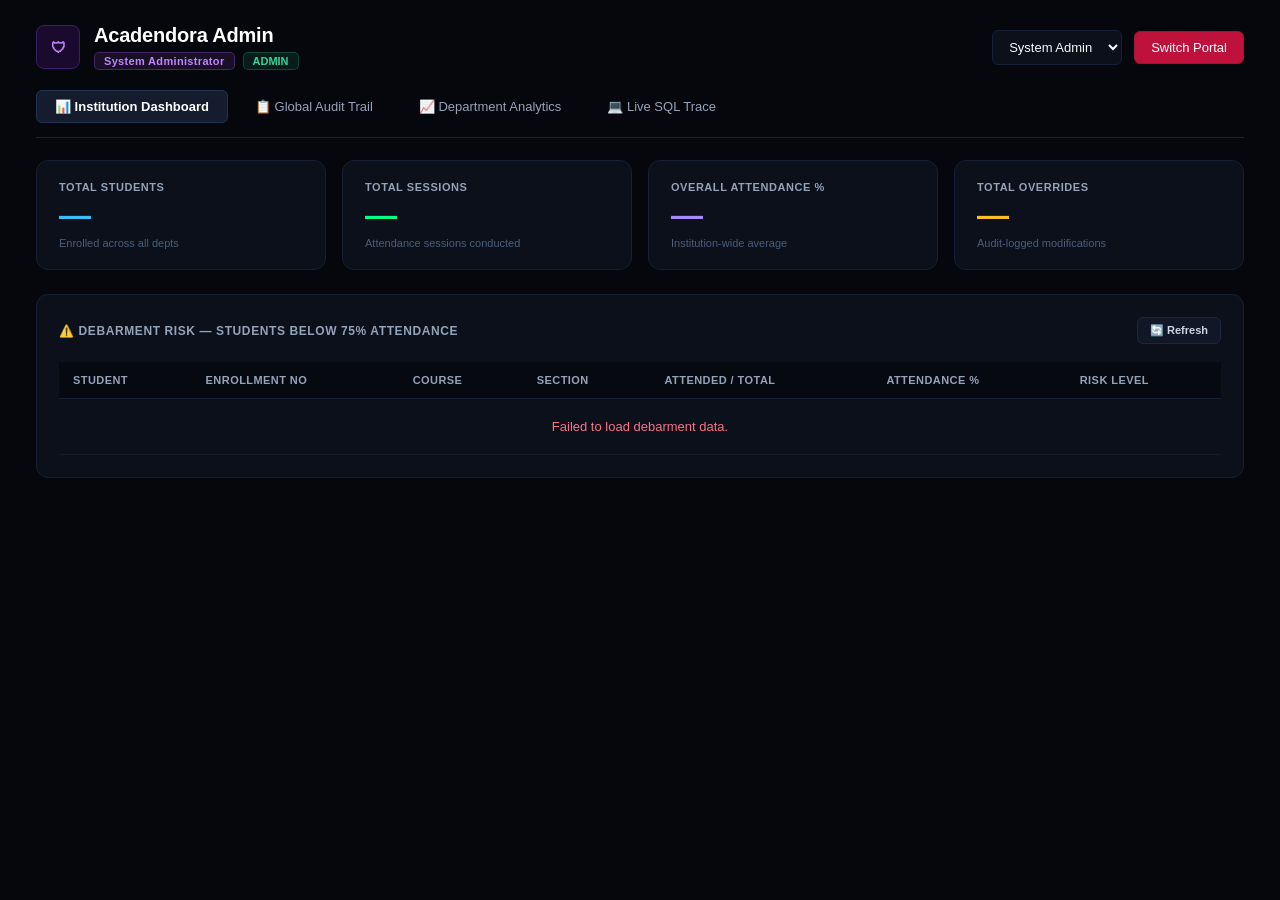
==== frontend/admin.html @ 2c37f77f "made admin portal" ====
<!DOCTYPE html>
<html lang="en">

<head>
    <meta charset="UTF-8">
    <meta name="viewport" content="width=device-width, initial-scale=1.0">
    <title>Acadendora | Admin Control Panel</title>
    <style>
        :root {
            --bg: #05070c;
            --card-bg: #0b101b;
            --card-border: #161f33;
            --card-hover: #131c30;
            --primary: #4f46e5;
            --success: #10b981;
            --success-bg: rgba(16, 185, 129, 0.12);
            --danger: #f43f5e;
            --danger-bg: rgba(244, 63, 94, 0.12);
            --warning: #f59e0b;
            --text: #f8fafc;
            --text-muted: #94a3b8;
            --track: #121929;
            --neon-green: #00ff88;
        }

        * {
            box-sizing: border-box;
        }

        body {
            background: var(--bg);
            color: var(--text);
            font-family: -apple-system, BlinkMacSystemFont, "Segoe UI", Roboto, "Inter", sans-serif;
            margin: 0;
            padding: 24px 36px;
            min-height: 100vh;
            -webkit-font-smoothing: antialiased;
        }

        .top-header {
            display: flex;
            justify-content: space-between;
            align-items: center;
            margin-bottom: 20px;
        }

        .user-profile {
            display: flex;
            align-items: center;
            gap: 14px;
        }

        .avatar {
            width: 44px;
            height: 44px;
            border-radius: 8px;
            background: #1a0a2e;
            border: 1px solid #3b1f6e;
            display: flex;
            align-items: center;
            justify-content: center;
            font-weight: 700;
            font-size: 15px;
            color: #c084fc;
        }

        .user-info h2 {
            margin: 0 0 5px 0;
            font-size: 20px;
            font-weight: 700;
            color: #fff;
            letter-spacing: -0.01em;
        }

        .meta-tags {
            display: flex;
            align-items: center;
            gap: 8px;
        }

        .chip-faculty {
            background: rgba(99, 102, 241, 0.12);
            color: #a5b4fc;
            border: 1px solid rgba(99, 102, 241, 0.28);
            padding: 2px 9px;
            border-radius: 5px;
            font-weight: 600;
            font-size: 11px;
        }

        .chip-admin {
            background: rgba(168, 85, 247, 0.12);
            color: #c084fc;
            border: 1px solid rgba(168, 85, 247, 0.30);
            padding: 2px 9px;
            border-radius: 5px;
            font-weight: 600;
            font-size: 11px;
            letter-spacing: 0.03em;
        }

        .chip-dept {
            background: rgba(16, 185, 129, 0.12);
            color: #34d399;
            border: 1px solid rgba(16, 185, 129, 0.28);
            padding: 2px 9px;
            border-radius: 5px;
            font-weight: 600;
            font-size: 11px;
            text-transform: uppercase;
        }

        .header-actions {
            display: flex;
            align-items: center;
            gap: 12px;
        }

        select.faculty-switch {
            background: #0b101b;
            border: 1px solid var(--card-border);
            color: #f8fafc;
            padding: 8px 12px;
            border-radius: 6px;
            font-size: 13px;
            outline: none;
            cursor: pointer;
        }

        .btn-portal {
            background: #be123c;
            border: 1px solid #9f1239;
            color: #fff;
            padding: 8px 16px;
            border-radius: 6px;
            font-size: 13px;
            font-weight: 500;
            cursor: pointer;
            text-decoration: none;
            transition: all 0.15s ease;
        }

        .btn-portal:hover {
            background: #9f1239;
        }

        /* TABS */
        .tab-nav {
            display: flex;
            gap: 8px;
            margin-bottom: 22px;
            padding-bottom: 14px;
            border-bottom: 1px solid var(--card-border);
        }

        .tab-btn {
            background: transparent;
            border: 1px solid transparent;
            color: var(--text-muted);
            padding: 8px 18px;
            border-radius: 6px;
            font-size: 13px;
            font-weight: 500;
            cursor: pointer;
            display: inline-flex;
            align-items: center;
            gap: 8px;
            transition: all 0.15s ease;
        }

        .tab-btn:hover {
            color: #fff;
            background: #101626;
        }

        .tab-btn.active {
            color: #fff;
            background: #141c2e;
            border-color: #243352;
            font-weight: 600;
        }

        .tab-pane {
            display: none;
        }

        .tab-pane.active {
            display: block;
        }

        /* CARDS */
        .card {
            background: var(--card-bg);
            border: 1px solid var(--card-border);
            border-radius: 12px;
            padding: 22px;
        }

        .card-title {
            font-size: 12px;
            font-weight: 600;
            letter-spacing: 0.05em;
            text-transform: uppercase;
            color: var(--text-muted);
            margin-bottom: 18px;
            display: flex;
            justify-content: space-between;
            align-items: center;
        }

        /* STAT CARDS */
        .stat-grid {
            display: grid;
            grid-template-columns: repeat(4, 1fr);
            gap: 16px;
            margin-bottom: 24px;
        }

        .stat-card {
            background: var(--card-bg);
            border: 1px solid var(--card-border);
            border-radius: 12px;
            padding: 20px 22px;
            display: flex;
            flex-direction: column;
            gap: 6px;
        }

        .stat-card .stat-label {
            font-size: 11px;
            font-weight: 600;
            text-transform: uppercase;
            letter-spacing: 0.05em;
            color: var(--text-muted);
        }

        .stat-card .stat-value {
            font-size: 32px;
            font-weight: 800;
            line-height: 1;
            letter-spacing: -0.02em;
        }

        .stat-card.students .stat-value {
            color: #38bdf8;
        }

        .stat-card.sessions .stat-value {
            color: var(--neon-green);
        }

        .stat-card.pct .stat-value {
            color: #a78bfa;
        }

        .stat-card.overrides .stat-value {
            color: #fbbf24;
        }

        .stat-card .stat-sub {
            font-size: 11px;
            color: #4b5e7a;
        }

        /* BUTTONS */
        .btn-quick {
            background: #111726;
            border: 1px solid #1c2740;
            color: #cbd5e1;
            padding: 6px 12px;
            border-radius: 6px;
            font-size: 11px;
            font-weight: 600;
            cursor: pointer;
            transition: all 0.15s ease;
        }

        .btn-quick:hover {
            background: #192338;
            color: #fff;
        }

        /* TABLES */
        .history-table {
            width: 100%;
            border-collapse: collapse;
            font-size: 13px;
            text-align: left;
        }

        .history-table th {
            background: #060910;
            color: var(--text-muted);
            padding: 12px 14px;
            font-size: 11px;
            text-transform: uppercase;
            letter-spacing: 0.04em;
            border-bottom: 1px solid var(--card-border);
        }

        .history-table td {
            padding: 12px 14px;
            border-bottom: 1px solid #141c2c;
            color: #e2e8f0;
        }

        .history-table tr:hover td {
            background: #090e18;
        }

        .history-table tr.row-critical td {
            background: rgba(244, 63, 94, 0.07);
        }

        .history-table tr.row-critical:hover td {
            background: rgba(244, 63, 94, 0.13);
        }

        /* RISK BADGES */
        .badge-critical {
            background: rgba(244, 63, 94, 0.15);
            color: #fb7185;
            border: 1px solid rgba(244, 63, 94, 0.35);
            padding: 2px 8px;
            border-radius: 5px;
            font-size: 11px;
            font-weight: 700;
            white-space: nowrap;
        }

        .badge-atrisk {
            background: rgba(245, 158, 11, 0.15);
            color: #fbbf24;
            border: 1px solid rgba(245, 158, 11, 0.35);
            padding: 2px 8px;
            border-radius: 5px;
            font-size: 11px;
            font-weight: 700;
            white-space: nowrap;
        }

        /* PCT BAR */
        .pct-bar-wrap {
            display: flex;
            align-items: center;
            gap: 8px;
        }

        .pct-bar-track {
            flex: 1;
            height: 6px;
            border-radius: 3px;
            background: #121929;
            overflow: hidden;
            min-width: 60px;
        }

        .pct-bar-fill {
            height: 100%;
            border-radius: 3px;
        }

        /* SQL CONSOLE */
        .sql-console {
            background: #060910;
            border: 1px solid #161f33;
            border-radius: 10px;
            padding: 20px;
            font-family: Consolas, Monaco, "Courier New", monospace;
            font-size: 13px;
            color: #38bdf8;
            line-height: 1.6;
        }

        .sql-block {
            background: #090d16;
            border: 1px solid #141c2c;
            border-radius: 8px;
            padding: 16px;
            margin-bottom: 16px;
        }

        .sql-block:last-child {
            margin-bottom: 0;
        }

        .sql-label {
            color: #f59e0b;
            font-weight: 600;
            font-size: 12px;
            margin-bottom: 8px;
            text-transform: uppercase;
            letter-spacing: 0.04em;
        }

        .kw {
            color: #c084fc;
        }

        .fn {
            color: #38bdf8;
        }

        .str {
            color: #86efac;
        }

        .num {
            color: #fbbf24;
        }

        .cmt {
            color: #334155;
            font-style: italic;
        }

        .status-change {
            display: inline-flex;
            align-items: center;
            gap: 5px;
        }
    </style>
</head>

<body>

    <!-- TOP HEADER -->
    <div class="top-header">
        <div class="user-profile">
            <div class="avatar">🛡</div>
            <div class="user-info">
                <h2>Acadendora Admin</h2>
                <div class="meta-tags">
                    <span class="chip-admin" id="role-label">System Administrator</span>
                    <span class="chip-dept">Admin</span>
                </div>
            </div>
        </div>
        <div class="header-actions">
            <select class="faculty-switch" id="admin-role-select" onchange="onRoleSwitch(this.value)">
                <option value="admin">System Admin</option>
                <option value="hod">HOD View</option>
                <option value="exam">Exam Cell</option>
            </select>
            <a href="index.html" class="btn-portal">Switch Portal</a>
        </div>
    </div>

    <!-- TAB NAV -->
    <div class="tab-nav">
        <button class="tab-btn active" onclick="switchTab('dashboard')">📊 Institution Dashboard</button>
        <button class="tab-btn" onclick="switchTab('audit')">📋 Global Audit Trail</button>
        <button class="tab-btn" onclick="switchTab('analytics')">📈 Department Analytics</button>
        <button class="tab-btn" onclick="switchTab('sql')">💻 Live SQL Trace</button>
    </div>

    <!-- TAB 1: INSTITUTION DASHBOARD -->
    <div id="tab-dashboard" class="tab-pane active">
        <div class="stat-grid">
            <div class="stat-card students">
                <div class="stat-label">Total Students</div>
                <div class="stat-value" id="stat-students">—</div>
                <div class="stat-sub">Enrolled across all depts</div>
            </div>
            <div class="stat-card sessions">
                <div class="stat-label">Total Sessions</div>
                <div class="stat-value" id="stat-sessions">—</div>
                <div class="stat-sub">Attendance sessions conducted</div>
            </div>
            <div class="stat-card pct">
                <div class="stat-label">Overall Attendance %</div>
                <div class="stat-value" id="stat-pct">—</div>
                <div class="stat-sub">Institution-wide average</div>
            </div>
            <div class="stat-card overrides">
                <div class="stat-label">Total Overrides</div>
                <div class="stat-value" id="stat-overrides">—</div>
                <div class="stat-sub">Audit-logged modifications</div>
            </div>
        </div>

        <div class="card">
            <div class="card-title">
                <span>⚠️ Debarment Risk — Students Below 75% Attendance</span>
                <button class="btn-quick" onclick="loadDebarred()">🔄 Refresh</button>
            </div>
            <div style="overflow-x: auto;">
                <table class="history-table">
                    <thead>
                        <tr>
                            <th>Student</th>
                            <th>Enrollment No</th>
                            <th>Course</th>
                            <th>Section</th>
                            <th>Attended / Total</th>
                            <th>Attendance %</th>
                            <th>Risk Level</th>
                        </tr>
                    </thead>
                    <tbody id="debarred-table-body">
                        <tr>
                            <td colspan="7" style="text-align:center;color:#64748b;padding:30px;">Loading debarment
                                data...</td>
                        </tr>
                    </tbody>
                </table>
            </div>
        </div>
    </div>

    <!-- TAB 2: GLOBAL AUDIT TRAIL -->
    <div id="tab-audit" class="tab-pane">
        <div class="card">
            <div class="card-title">
                <span>Global Attendance Override Audit Trail</span>
                <button class="btn-quick" onclick="loadAuditLogs()">🔄 Refresh</button>
            </div>
            <div style="overflow-x: auto;">
                <table class="history-table">
                    <thead>
                        <tr>
                            <th>Audit ID</th>
                            <th>Student</th>
                            <th>Session</th>
                            <th>Date</th>
                            <th>Course</th>
                            <th>Old → New</th>
                            <th>Authorized By</th>
                            <th>Timestamp</th>
                            <th>Reason</th>
                        </tr>
                    </thead>
                    <tbody id="audit-table-body">
                        <tr>
                            <td colspan="9" style="text-align:center;color:#64748b;padding:30px;">Loading audit trail...
                            </td>
                        </tr>
                    </tbody>
                </table>
            </div>
        </div>
    </div>

    <!-- TAB 3: DEPARTMENT ANALYTICS -->
    <div id="tab-analytics" class="tab-pane">
        <div class="card">
            <div class="card-title">
                <span>Department-wise Attendance Analytics</span>
                <button class="btn-quick" onclick="loadDeptAnalytics()">🔄 Refresh</button>
            </div>
            <div style="overflow-x: auto;">
                <table class="history-table">
                    <thead>
                        <tr>
                            <th>Department</th>
                            <th>Code</th>
                            <th>Students</th>
                            <th>Sessions</th>
                            <th>Present</th>
                            <th>Attendance %</th>
                        </tr>
                    </thead>
                    <tbody id="analytics-table-body">
                        <tr>
                            <td colspan="6" style="text-align:center;color:#64748b;padding:30px;">Loading department
                                analytics...</td>
                        </tr>
                    </tbody>
                </table>
            </div>
        </div>
    </div>

    <!-- TAB 4: LIVE SQL TRACE -->
    <div id="tab-sql" class="tab-pane">
        <div class="card">
            <div class="card-title">
                <span>Relational Query Execution Console</span>
                <span style="font-size:11px;text-transform:none;color:#38bdf8;">Admin Active Queries</span>
            </div>
            <div class="sql-console">

                <div class="sql-block">
                    <div class="sql-label">-- 1. Debarment Check (HAVING + Derived Table Subquery)</div>
                    <span class="kw">SELECT</span> s.Person_ID <span class="kw">AS</span> Student_ID, p.Full_Name,
                    s.Enrollment_No,<br>
                    &nbsp;&nbsp;&nbsp;&nbsp; c.Course_Code, c.Course_Name, sec.Section_Name,<br>
                    &nbsp;&nbsp;&nbsp;&nbsp; <span class="fn">COUNT</span>(a.Session_ID) <span class="kw">AS</span>
                    Total_Sessions,<br>
                    &nbsp;&nbsp;&nbsp;&nbsp; <span class="fn">SUM</span>(<span class="kw">CASE WHEN</span> a.Status
                    <span class="kw">IN</span> (<span class="str">'Present'</span>, <span class="str">'Late'</span>)
                    <span class="kw">THEN</span> <span class="num">1</span> <span class="kw">ELSE</span> <span
                        class="num">0</span> <span class="kw">END</span>) <span class="kw">AS</span> Present_Count,<br>
                    &nbsp;&nbsp;&nbsp;&nbsp; <span class="fn">ROUND</span>(<span class="num">100.0</span> * <span
                        class="fn">SUM</span>(<span class="kw">CASE WHEN</span> a.Status <span class="kw">IN</span>
                    (<span class="str">'Present'</span>, <span class="str">'Late'</span>) <span class="kw">THEN</span>
                    <span class="num">1</span> <span class="kw">ELSE</span> <span class="num">0</span> <span
                        class="kw">END</span>)<br>
                    &nbsp;&nbsp;&nbsp;&nbsp;&nbsp;&nbsp;&nbsp;&nbsp; / <span class="fn">NULLIF</span>(<span
                        class="fn">COUNT</span>(a.Session_ID), <span class="num">0</span>), <span class="num">2</span>)
                    <span class="kw">AS</span> Attendance_Pct<br>
                    <span class="kw">FROM</span> ENROLLMENT e<br>
                    <span class="kw">JOIN</span> STUDENT s <span class="kw">ON</span> e.Student_ID = s.Person_ID<br>
                    <span class="kw">JOIN</span> PERSON p <span class="kw">ON</span> s.Person_ID = p.Person_ID<br>
                    <span class="kw">JOIN</span> COURSE c <span class="kw">ON</span> e.Course_ID = c.Course_ID<br>
                    <span class="kw">JOIN</span> SECTION sec <span class="kw">ON</span> e.Section_ID =
                    sec.Section_ID<br>
                    <span class="kw">LEFT JOIN</span> (<br>
                    &nbsp;&nbsp;&nbsp;&nbsp;<span class="kw">SELECT</span> a2.Student_ID, a2.Session_ID, a2.Status,
                    t.Course_ID, t.Section_ID<br>
                    &nbsp;&nbsp;&nbsp;&nbsp;<span class="kw">FROM</span> ATTENDANCE a2<br>
                    &nbsp;&nbsp;&nbsp;&nbsp;<span class="kw">JOIN</span> ATTENDANCE_SESSION as2 <span
                        class="kw">ON</span> a2.Session_ID = as2.Session_ID<br>
                    &nbsp;&nbsp;&nbsp;&nbsp;<span class="kw">JOIN</span> TIMETABLE t <span class="kw">ON</span>
                    as2.Timetable_ID = t.Timetable_ID<br>
                    ) a <span class="kw">ON</span> a.Student_ID = e.Student_ID <span class="kw">AND</span> a.Course_ID =
                    e.Course_ID <span class="kw">AND</span> a.Section_ID = e.Section_ID<br>
                    <span class="kw">GROUP BY</span> s.Person_ID, p.Full_Name, s.Enrollment_No, c.Course_Code,
                    c.Course_Name, sec.Section_Name<br>
                    <span class="kw">HAVING</span> Attendance_Pct &lt; <span class="num">75</span> <span
                        class="kw">AND</span> Total_Sessions &gt; <span class="num">0</span><br>
                    <span class="kw">ORDER BY</span> Attendance_Pct <span class="kw">ASC</span>;
                </div>

                <div class="sql-block">
                    <div class="sql-label">-- 2. Global Audit Trail (Multi-Table JOIN, No Faculty Filter)</div>
                    <span class="kw">SELECT</span> aa.Audit_ID, p.Full_Name <span class="kw">AS</span> Student_Name,<br>
                    &nbsp;&nbsp;&nbsp;&nbsp; aa.Session_ID, <span class="fn">DATE_FORMAT</span>(ats.Session_Date, <span
                        class="str">'%Y-%m-%d'</span>) <span class="kw">AS</span> Session_Date,<br>
                    &nbsp;&nbsp;&nbsp;&nbsp; c.Course_Code, aa.Old_Status, aa.New_Status,<br>
                    &nbsp;&nbsp;&nbsp;&nbsp; aa.Changed_By, <span class="fn">CAST</span>(aa.Changed_At <span
                        class="kw">AS</span> CHAR) <span class="kw">AS</span> Changed_At, aa.Change_Reason<br>
                    <span class="kw">FROM</span> ATTENDANCE_AUDIT aa<br>
                    <span class="kw">JOIN</span> PERSON p <span class="kw">ON</span> aa.Student_ID = p.Person_ID<br>
                    <span class="kw">JOIN</span> ATTENDANCE_SESSION ats <span class="kw">ON</span> aa.Session_ID =
                    ats.Session_ID<br>
                    <span class="kw">JOIN</span> TIMETABLE t <span class="kw">ON</span> ats.Timetable_ID =
                    t.Timetable_ID<br>
                    <span class="kw">JOIN</span> COURSE c <span class="kw">ON</span> t.Course_ID = c.Course_ID<br>
                    <span class="kw">ORDER BY</span> aa.Audit_ID <span class="kw">DESC</span>;<br>
                    <span class="cmt">-- No WHERE clause → returns ALL overrides across ALL faculty</span>
                </div>

                <div class="sql-block">
                    <div class="sql-label">-- 3. Dept Analytics (GROUP BY + COALESCE + NULLIF)</div>
                    <span class="kw">SELECT</span> d.Dept_Name, d.Department_Code <span class="kw">AS</span>
                    Dept_Code,<br>
                    &nbsp;&nbsp;&nbsp;&nbsp; <span class="fn">COUNT</span>(<span class="kw">DISTINCT</span> s.Person_ID)
                    <span class="kw">AS</span> Total_Students,<br>
                    &nbsp;&nbsp;&nbsp;&nbsp; <span class="fn">COUNT</span>(<span class="kw">DISTINCT</span>
                    ats.Session_ID) <span class="kw">AS</span> Total_Sessions,<br>
                    &nbsp;&nbsp;&nbsp;&nbsp; <span class="fn">COALESCE</span>(<span class="fn">SUM</span>(<span
                        class="kw">CASE WHEN</span> a.Status <span class="kw">IN</span> (<span
                        class="str">'Present'</span>, <span class="str">'Late'</span>) <span class="kw">THEN</span>
                    <span class="num">1</span> <span class="kw">ELSE</span> <span class="num">0</span> <span
                        class="kw">END</span>), <span class="num">0</span>) <span class="kw">AS</span>
                    Present_Count,<br>
                    &nbsp;&nbsp;&nbsp;&nbsp; <span class="fn">ROUND</span>(<span class="num">100.0</span> * <span
                        class="fn">COALESCE</span>(<span class="fn">SUM</span>(<span class="kw">CASE WHEN</span>
                    a.Status <span class="kw">IN</span> (<span class="str">'Present'</span>,<span
                        class="str">'Late'</span>) <span class="kw">THEN</span> <span class="num">1</span> <span
                        class="kw">ELSE</span> <span class="num">0</span> <span class="kw">END</span>), <span
                        class="num">0</span>)<br>
                    &nbsp;&nbsp;&nbsp;&nbsp;&nbsp;&nbsp;&nbsp;&nbsp; / <span class="fn">NULLIF</span>(<span
                        class="fn">COUNT</span>(a.Session_ID), <span class="num">0</span>), <span class="num">2</span>)
                    <span class="kw">AS</span> Attendance_Pct<br>
                    <span class="kw">FROM</span> DEPARTMENT d<br>
                    <span class="kw">LEFT JOIN</span> SECTION sec <span class="kw">ON</span> sec.Dept_ID = d.Dept_ID<br>
                    <span class="kw">LEFT JOIN</span> STUDENT s <span class="kw">ON</span> s.Section_ID =
                    sec.Section_ID<br>
                    <span class="kw">LEFT JOIN</span> ENROLLMENT e <span class="kw">ON</span> e.Student_ID =
                    s.Person_ID<br>
                    <span class="kw">LEFT JOIN</span> TIMETABLE t <span class="kw">ON</span> t.Section_ID =
                    sec.Section_ID<br>
                    <span class="kw">LEFT JOIN</span> ATTENDANCE_SESSION ats <span class="kw">ON</span> ats.Timetable_ID
                    = t.Timetable_ID<br>
                    <span class="kw">LEFT JOIN</span> ATTENDANCE a <span class="kw">ON</span> a.Student_ID =
                    s.Person_ID<br>
                    &nbsp;&nbsp;&nbsp;&nbsp;&nbsp;&nbsp;&nbsp;&nbsp;&nbsp;&nbsp;&nbsp;&nbsp;&nbsp;&nbsp;&nbsp;&nbsp;&nbsp;&nbsp;&nbsp;&nbsp;&nbsp;&nbsp;&nbsp;&nbsp;&nbsp;&nbsp;&nbsp;&nbsp;
                    <span class="kw">AND</span> a.Session_ID = ats.Session_ID<br>
                    <span class="kw">GROUP BY</span> d.Dept_ID, d.Dept_Name, d.Department_Code<br>
                    <span class="kw">ORDER BY</span> d.Dept_Name;
                </div>

            </div>
        </div>
    </div>

    <script>
        const API = 'http://127.0.0.1:8000/api/admin';

        const ROLE_LABELS = { admin: 'System Administrator', hod: 'HOD View', exam: 'Exam Cell' };
        function onRoleSwitch(role) {
            document.getElementById('role-label').textContent = ROLE_LABELS[role] || 'System Administrator';
        }

        function switchTab(name) {
            document.querySelectorAll('.tab-btn').forEach((b, i) => {
                b.classList.toggle('active', ['dashboard', 'audit', 'analytics', 'sql'][i] === name);
            });
            document.querySelectorAll('.tab-pane').forEach(p => p.classList.remove('active'));
            document.getElementById('tab-' + name).classList.add('active');
            if (name === 'audit') loadAuditLogs();
            if (name === 'analytics') loadDeptAnalytics();
        }

        function formatPct(n) {
            const v = parseFloat(n) || 0;
            const color = v >= 75 ? '#34d399' : v >= 60 ? '#fbbf24' : '#fb7185';
            return `<span style="color:${color};font-weight:700;">${v.toFixed(1)}%</span>`;
        }

        function pctBar(n) {
            const v = Math.min(100, Math.max(0, parseFloat(n) || 0));
            const color = v >= 75 ? '#10b981' : v >= 60 ? '#f59e0b' : '#f43f5e';
            return `
            <div class="pct-bar-wrap">
                ${formatPct(v)}
                <div class="pct-bar-track">
                    <div class="pct-bar-fill" style="width:${v}%;background:${color};"></div>
                </div>
            </div>`;
        }

        async function loadStats() {
            try {
                const res = await fetch(`${API}/stats`);
                const data = await res.json();
                document.getElementById('stat-students').textContent = data.total_students ?? '—';
                document.getElementById('stat-sessions').textContent = data.total_sessions ?? '—';
                document.getElementById('stat-pct').textContent = (parseFloat(data.overall_attendance_pct) || 0).toFixed(1) + '%';
                document.getElementById('stat-overrides').textContent = data.total_overrides ?? '—';
            } catch (e) { console.error('Stats load failed:', e); }
        }

        async function loadDebarred() {
            const tbody = document.getElementById('debarred-table-body');
            tbody.innerHTML = '<tr><td colspan="7" style="text-align:center;color:#64748b;padding:20px;">Fetching debarment data...</td></tr>';
            try {
                const res = await fetch(`${API}/debarred`);
                const rows = await res.json();
                tbody.innerHTML = '';
                if (!rows || rows.length === 0) {
                    tbody.innerHTML = '<tr><td colspan="7" style="text-align:center;color:#34d399;padding:20px;">✅ No students below 75% — all clear!</td></tr>';
                    return;
                }
                rows.forEach(r => {
                    const pct = parseFloat(r.Attendance_Pct) || 0;
                    const isCrit = pct < 60;
                    const badge = isCrit
                        ? '<span class="badge-critical">🔴 CRITICAL</span>'
                        : '<span class="badge-atrisk">🟡 AT RISK</span>';
                    const tr = document.createElement('tr');
                    if (isCrit) tr.classList.add('row-critical');
                    tr.innerHTML = `
                    <td><strong>${r.Full_Name}</strong></td>
                    <td style="font-family:monospace;color:#94a3b8;">${r.Enrollment_No}</td>
                    <td><strong>${r.Course_Code}</strong> <span style="color:#64748b;">— ${r.Course_Name}</span></td>
                    <td><span class="chip-dept">${r.Section_Name}</span></td>
                    <td><strong style="color:#34d399;">${r.Present_Count}</strong> / <strong>${r.Total_Sessions}</strong></td>
                    <td>${formatPct(pct)}</td>
                    <td>${badge}</td>
                `;
                    tbody.appendChild(tr);
                });
            } catch (e) {
                tbody.innerHTML = '<tr><td colspan="7" style="text-align:center;color:#fb7185;padding:20px;">Failed to load debarment data.</td></tr>';
            }
        }

        async function loadAuditLogs() {
            const tbody = document.getElementById('audit-table-body');
            tbody.innerHTML = '<tr><td colspan="9" style="text-align:center;color:#64748b;padding:20px;">Fetching audit trail...</td></tr>';
            try {
                const res = await fetch(`${API}/audit-logs`);
                const logs = await res.json();
                tbody.innerHTML = '';
                if (!logs || logs.length === 0) {
                    tbody.innerHTML = '<tr><td colspan="9" style="text-align:center;color:#64748b;padding:20px;">No override records found.</td></tr>';
                    return;
                }
                logs.forEach(l => {
                    const tr = document.createElement('tr');
                    tr.innerHTML = `
                    <td style="font-family:monospace;color:#fbbf24;">#${l.Audit_ID}</td>
                    <td>${l.Student_Name}</td>
                    <td style="font-family:monospace;color:#38bdf8;">#${l.Session_ID}</td>
                    <td>${l.Session_Date}</td>
                    <td><strong>${l.Course_Code}</strong></td>
                    <td>
                        <span class="status-change">
                            <span style="color:#fb7185;">${l.Old_Status}</span>
                            <span style="color:#475569;">→</span>
                            <span style="color:#34d399;font-weight:700;">${l.New_Status}</span>
                        </span>
                    </td>
                    <td><span class="chip-faculty">${l.Changed_By}</span></td>
                    <td style="font-size:11px;color:#94a3b8;">${l.Changed_At}</td>
                    <td style="font-size:12px;color:#cbd5e1;">${l.Change_Reason || '—'}</td>
                `;
                    tbody.appendChild(tr);
                });
            } catch (e) {
                tbody.innerHTML = '<tr><td colspan="9" style="text-align:center;color:#fb7185;padding:20px;">Failed to load audit logs.</td></tr>';
            }
        }

        async function loadDeptAnalytics() {
            const tbody = document.getElementById('analytics-table-body');
            tbody.innerHTML = '<tr><td colspan="6" style="text-align:center;color:#64748b;padding:20px;">Fetching department analytics...</td></tr>';
            try {
                const res = await fetch(`${API}/dept-analytics`);
                const rows = await res.json();
                tbody.innerHTML = '';
                if (!rows || rows.length === 0) {
                    tbody.innerHTML = '<tr><td colspan="6" style="text-align:center;color:#64748b;padding:20px;">No department data found.</td></tr>';
                    return;
                }
                rows.forEach(r => {
                    const tr = document.createElement('tr');
                    tr.innerHTML = `
                    <td><strong>${r.Dept_Name}</strong></td>
                    <td style="font-family:monospace;color:#a5b4fc;">${r.Dept_Code}</td>
                    <td style="color:#38bdf8;font-weight:700;">${r.Total_Students}</td>
                    <td>${r.Total_Sessions}</td>
                    <td style="color:#34d399;font-weight:700;">${r.Present_Count}</td>
                    <td>${pctBar(r.Attendance_Pct)}</td>
                `;
                    tbody.appendChild(tr);
                });
            } catch (e) {
                tbody.innerHTML = '<tr><td colspan="6" style="text-align:center;color:#fb7185;padding:20px;">Failed to load analytics.</td></tr>';
            }
        }

        // Init
        loadStats();
        loadDebarred();
        loadDeptAnalytics();
    </script>
</body>

</html>
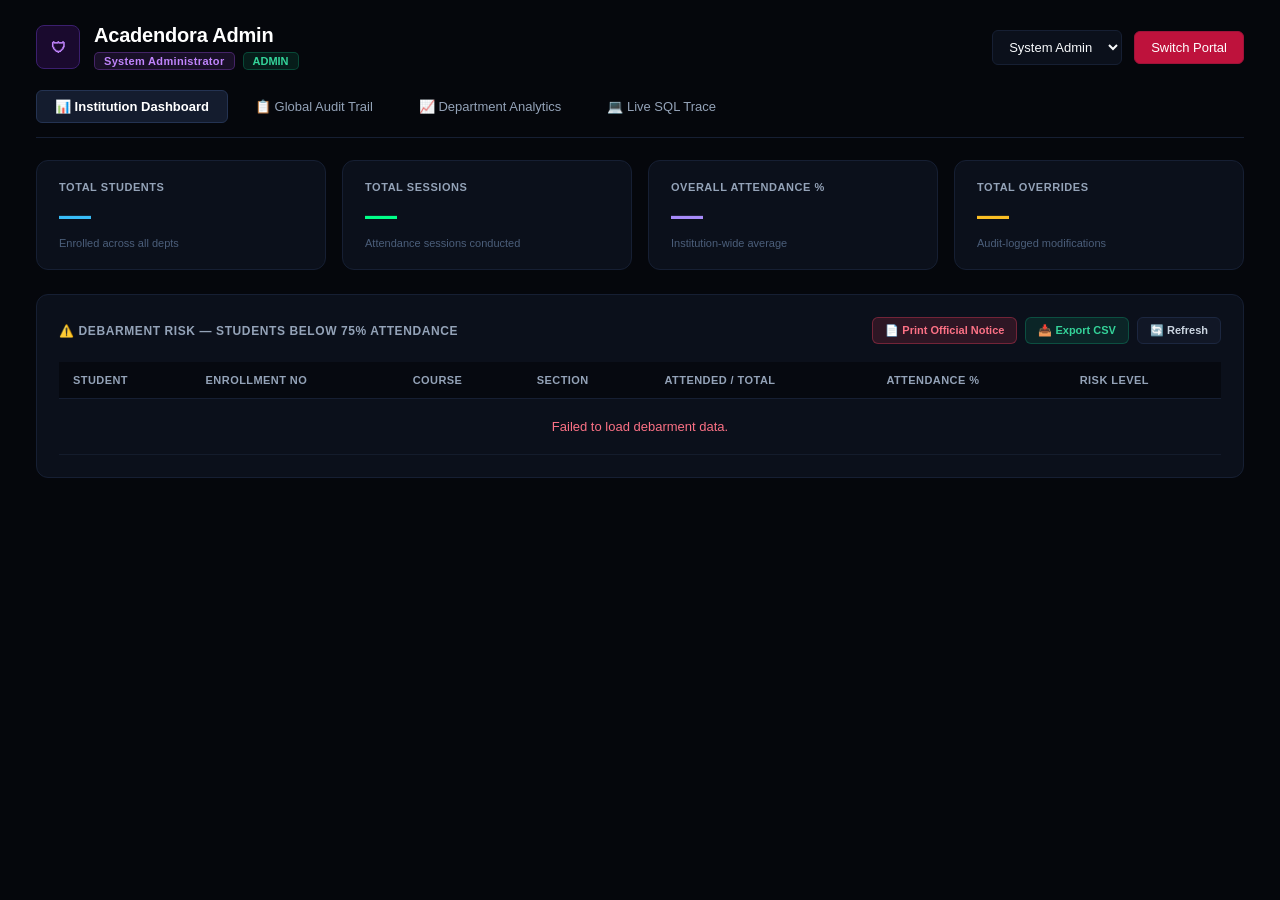
==== commit 87830aca: "added a official debarment notice format" ====
--- a/frontend/admin.html
+++ b/frontend/admin.html
@@ -78,16 +78,6 @@
             gap: 8px;
         }
 
-        .chip-faculty {
-            background: rgba(99, 102, 241, 0.12);
-            color: #a5b4fc;
-            border: 1px solid rgba(99, 102, 241, 0.28);
-            padding: 2px 9px;
-            border-radius: 5px;
-            font-weight: 600;
-            font-size: 11px;
-        }
-
         .chip-admin {
             background: rgba(168, 85, 247, 0.12);
             color: #c084fc;
@@ -378,6 +368,8 @@
             border-radius: 8px;
             padding: 16px;
             margin-bottom: 16px;
+            white-space: pre-wrap;
+            word-break: break-word;
         }
 
         .sql-block:last-child {
@@ -482,7 +474,17 @@
         <div class="card">
             <div class="card-title">
                 <span>⚠️ Debarment Risk — Students Below 75% Attendance</span>
-                <button class="btn-quick" onclick="loadDebarred()">🔄 Refresh</button>
+                <div style="display: flex; gap: 8px;">
+                    <button class="btn-quick" onclick="printDebarmentNotice()"
+                        style="background: rgba(244,63,94,0.15); border-color: rgba(244,63,94,0.35); color: #fb7185;">
+                        📄 Print Official Notice
+                    </button>
+                    <button class="btn-quick" onclick="exportDebarredCSV()"
+                        style="background: rgba(16,185,129,0.12); border-color: rgba(16,185,129,0.28); color: #34d399;">
+                        📥 Export CSV
+                    </button>
+                    <button class="btn-quick" onclick="loadDebarred()">🔄 Refresh</button>
+                </div>
             </div>
             <div style="overflow-x: auto;">
                 <table class="history-table">
@@ -579,7 +581,6 @@
                 <span style="font-size:11px;text-transform:none;color:#38bdf8;">Admin Active Queries</span>
             </div>
             <div class="sql-console">
-
                 <div class="sql-block">
                     <div class="sql-label">-- 1. Debarment Check (HAVING + Derived Table Subquery)</div>
                     <span class="kw">SELECT</span> s.Person_ID <span class="kw">AS</span> Student_ID, p.Full_Name,
@@ -621,7 +622,6 @@
                         class="kw">AND</span> Total_Sessions &gt; <span class="num">0</span><br>
                     <span class="kw">ORDER BY</span> Attendance_Pct <span class="kw">ASC</span>;
                 </div>
-
                 <div class="sql-block">
                     <div class="sql-label">-- 2. Global Audit Trail (Multi-Table JOIN, No Faculty Filter)</div>
                     <span class="kw">SELECT</span> aa.Audit_ID, p.Full_Name <span class="kw">AS</span> Student_Name,<br>
@@ -640,54 +640,19 @@
                     <span class="kw">ORDER BY</span> aa.Audit_ID <span class="kw">DESC</span>;<br>
                     <span class="cmt">-- No WHERE clause → returns ALL overrides across ALL faculty</span>
                 </div>
-
                 <div class="sql-block">
-                    <div class="sql-label">-- 3. Dept Analytics (GROUP BY + COALESCE + NULLIF)</div>
-                    <span class="kw">SELECT</span> d.Dept_Name, d.Department_Code <span class="kw">AS</span>
-                    Dept_Code,<br>
-                    &nbsp;&nbsp;&nbsp;&nbsp; <span class="fn">COUNT</span>(<span class="kw">DISTINCT</span> s.Person_ID)
-                    <span class="kw">AS</span> Total_Students,<br>
-                    &nbsp;&nbsp;&nbsp;&nbsp; <span class="fn">COUNT</span>(<span class="kw">DISTINCT</span>
-                    ats.Session_ID) <span class="kw">AS</span> Total_Sessions,<br>
-                    &nbsp;&nbsp;&nbsp;&nbsp; <span class="fn">COALESCE</span>(<span class="fn">SUM</span>(<span
-                        class="kw">CASE WHEN</span> a.Status <span class="kw">IN</span> (<span
-                        class="str">'Present'</span>, <span class="str">'Late'</span>) <span class="kw">THEN</span>
-                    <span class="num">1</span> <span class="kw">ELSE</span> <span class="num">0</span> <span
-                        class="kw">END</span>), <span class="num">0</span>) <span class="kw">AS</span>
-                    Present_Count,<br>
-                    &nbsp;&nbsp;&nbsp;&nbsp; <span class="fn">ROUND</span>(<span class="num">100.0</span> * <span
-                        class="fn">COALESCE</span>(<span class="fn">SUM</span>(<span class="kw">CASE WHEN</span>
-                    a.Status <span class="kw">IN</span> (<span class="str">'Present'</span>,<span
-                        class="str">'Late'</span>) <span class="kw">THEN</span> <span class="num">1</span> <span
-                        class="kw">ELSE</span> <span class="num">0</span> <span class="kw">END</span>), <span
-                        class="num">0</span>)<br>
-                    &nbsp;&nbsp;&nbsp;&nbsp;&nbsp;&nbsp;&nbsp;&nbsp; / <span class="fn">NULLIF</span>(<span
-                        class="fn">COUNT</span>(a.Session_ID), <span class="num">0</span>), <span class="num">2</span>)
-                    <span class="kw">AS</span> Attendance_Pct<br>
-                    <span class="kw">FROM</span> DEPARTMENT d<br>
-                    <span class="kw">LEFT JOIN</span> SECTION sec <span class="kw">ON</span> sec.Dept_ID = d.Dept_ID<br>
-                    <span class="kw">LEFT JOIN</span> STUDENT s <span class="kw">ON</span> s.Section_ID =
-                    sec.Section_ID<br>
-                    <span class="kw">LEFT JOIN</span> ENROLLMENT e <span class="kw">ON</span> e.Student_ID =
-                    s.Person_ID<br>
-                    <span class="kw">LEFT JOIN</span> TIMETABLE t <span class="kw">ON</span> t.Section_ID =
-                    sec.Section_ID<br>
-                    <span class="kw">LEFT JOIN</span> ATTENDANCE_SESSION ats <span class="kw">ON</span> ats.Timetable_ID
-                    = t.Timetable_ID<br>
-                    <span class="kw">LEFT JOIN</span> ATTENDANCE a <span class="kw">ON</span> a.Student_ID =
-                    s.Person_ID<br>
-                    &nbsp;&nbsp;&nbsp;&nbsp;&nbsp;&nbsp;&nbsp;&nbsp;&nbsp;&nbsp;&nbsp;&nbsp;&nbsp;&nbsp;&nbsp;&nbsp;&nbsp;&nbsp;&nbsp;&nbsp;&nbsp;&nbsp;&nbsp;&nbsp;&nbsp;&nbsp;&nbsp;&nbsp;
-                    <span class="kw">AND</span> a.Session_ID = ats.Session_ID<br>
-                    <span class="kw">GROUP BY</span> d.Dept_ID, d.Dept_Name, d.Department_Code<br>
-                    <span class="kw">ORDER BY</span> d.Dept_Name;
+                    <div class="sql-label">-- 3. Cursor Stored Procedure Execution</div>
+                    <span class="kw">CALL</span> <span class="fn">sp_GenerateDebarredDigest</span>();<br>
+                    <span class="cmt">-- Uses explicit DECLARE CURSOR ... OPEN ... FETCH ... CLOSE loop to process
+                        debarments</span>
                 </div>
-
             </div>
         </div>
     </div>
 
     <script>
         const API = 'http://127.0.0.1:8000/api/admin';
+        let cachedDebarredList = [];
 
         const ROLE_LABELS = { admin: 'System Administrator', hod: 'HOD View', exam: 'Exam Cell' };
         function onRoleSwitch(role) {
@@ -714,12 +679,12 @@
             const v = Math.min(100, Math.max(0, parseFloat(n) || 0));
             const color = v >= 75 ? '#10b981' : v >= 60 ? '#f59e0b' : '#f43f5e';
             return `
-            <div class="pct-bar-wrap">
-                ${formatPct(v)}
-                <div class="pct-bar-track">
-                    <div class="pct-bar-fill" style="width:${v}%;background:${color};"></div>
-                </div>
-            </div>`;
+        <div class="pct-bar-wrap">
+            ${formatPct(v)}
+            <div class="pct-bar-track">
+                <div class="pct-bar-fill" style="width:${v}%;background:${color};"></div>
+            </div>
+        </div>`;
         }
 
         async function loadStats() {
@@ -730,7 +695,9 @@
                 document.getElementById('stat-sessions').textContent = data.total_sessions ?? '—';
                 document.getElementById('stat-pct').textContent = (parseFloat(data.overall_attendance_pct) || 0).toFixed(1) + '%';
                 document.getElementById('stat-overrides').textContent = data.total_overrides ?? '—';
-            } catch (e) { console.error('Stats load failed:', e); }
+            } catch (e) {
+                console.error('Stats load failed:', e);
+            }
         }
 
         async function loadDebarred() {
@@ -739,6 +706,7 @@
             try {
                 const res = await fetch(`${API}/debarred`);
                 const rows = await res.json();
+                cachedDebarredList = rows;
                 tbody.innerHTML = '';
                 if (!rows || rows.length === 0) {
                     tbody.innerHTML = '<tr><td colspan="7" style="text-align:center;color:#34d399;padding:20px;">✅ No students below 75% — all clear!</td></tr>';
@@ -766,6 +734,77 @@
             } catch (e) {
                 tbody.innerHTML = '<tr><td colspan="7" style="text-align:center;color:#fb7185;padding:20px;">Failed to load debarment data.</td></tr>';
             }
+        }
+
+        function exportDebarredCSV() {
+            if (!cachedDebarredList || cachedDebarredList.length === 0) {
+                alert("No debarred students available to export.");
+                return;
+            }
+            let csv = "Enrollment_No,Student_Name,Course_Code,Course_Name,Section,Attended_Sessions,Total_Sessions,Attendance_Percentage,Risk_Level\n";
+            cachedDebarredList.forEach(s => {
+                const risk = (parseFloat(s.Attendance_Pct) < 60) ? "CRITICAL (<60%)" : "AT RISK (60-74%)";
+                csv += `"${s.Enrollment_No}","${s.Full_Name}","${s.Course_Code}","${s.Course_Name}","${s.Section_Name}",${s.Present_Count},${s.Total_Sessions},${s.Attendance_Pct}%,"${risk}"\n`;
+            });
+            const blob = new Blob([csv], { type: 'text/csv;charset=utf-8;' });
+            const url = URL.createObjectURL(blob);
+            const a = document.createElement('a');
+            a.href = url;
+            a.download = `Acadendora_Debarred_Students_${new Date().toISOString().split('T')[0]}.csv`;
+            a.click();
+        }
+
+        function printDebarmentNotice() {
+            if (!cachedDebarredList || cachedDebarredList.length === 0) {
+                alert("No debarred students available to generate notice.");
+                return;
+            }
+            const w = window.open('', '_blank');
+            w.document.title = "Official Debarment Notice — Acadendora";
+            w.document.body.style.fontFamily = "'Times New Roman', serif";
+            w.document.body.style.padding = "40px";
+            w.document.body.style.color = "#111";
+            w.document.body.style.lineHeight = "1.4";
+
+            let html = '<div style="text-align:center;border-bottom:2px solid #000;padding-bottom:12px;margin-bottom:24px;">';
+            html += '<h2 style="margin:0;text-transform:uppercase;font-size:20px;letter-spacing:1px;">Acadendora University System</h2>';
+            html += '<h4 style="margin:4px 0;font-size:14px;font-weight:normal;">Office of the Dean (Academic Affairs) & Examination Cell</h4>';
+            html += '<h4 style="margin:4px 0;font-size:14px;font-weight:normal;">Institutional Attendance Shortage Notice (Academic Ordinance 14-B)</h4></div>';
+
+            html += '<div style="display:flex;justify-content:space-between;font-size:12px;margin-bottom:10px;">';
+            html += '<span><strong>Ref:</strong> ACAD/ATT/2026/S3-DEBAR</span>';
+            html += '<span><strong>Date:</strong> ' + new Date().toLocaleDateString('en-GB') + '</span></div>';
+
+            html += '<div style="text-align:center;font-weight:bold;font-size:15px;margin:20px 0;text-decoration:underline;">NOTICE: MANDATORY ATTENDANCE DEBARMENT LIST (&lt; 75%)</div>';
+            html += '<p style="font-size:12px;text-align:justify;">Pursuant to Academic Regulation Section 4.2, students enrolled in the respective courses who have failed to secure the statutory minimum attendance threshold of <strong>75.0%</strong> as of this review are hereby notified. Students marked under <strong>CRITICAL (&lt; 60%)</strong> stand debarred from appearing in the End-Term Laboratory and Theory Examinations.</p>';
+
+            html += '<table style="width:100%;border-collapse:collapse;margin-top:15px;font-size:12px;" border="1">';
+            html += '<thead><tr style="background:#f0f0f0;">';
+            html += '<th style="padding:8px;">S.No</th><th style="padding:8px;">Enrollment</th><th style="padding:8px;">Student Name</th><th style="padding:8px;">Course</th><th style="padding:8px;">Section</th><th style="padding:8px;">Attended / Held</th><th style="padding:8px;">Percentage</th><th style="padding:8px;">Status</th>';
+            html += '</tr></thead><tbody>';
+
+            cachedDebarredList.forEach((s, idx) => {
+                const isCrit = parseFloat(s.Attendance_Pct) < 60;
+                html += '<tr>';
+                html += '<td style="padding:8px;text-align:center;">' + (idx + 1) + '</td>';
+                html += '<td style="padding:8px;font-family:monospace;">' + s.Enrollment_No + '</td>';
+                html += '<td style="padding:8px;font-weight:bold;">' + s.Full_Name + '</td>';
+                html += '<td style="padding:8px;">' + s.Course_Code + ' - ' + s.Course_Name + '</td>';
+                html += '<td style="padding:8px;text-align:center;">' + s.Section_Name + '</td>';
+                html += '<td style="padding:8px;text-align:center;">' + s.Present_Count + ' / ' + s.Total_Sessions + '</td>';
+                html += '<td style="padding:8px;text-align:center;font-weight:bold;color:' + (isCrit ? '#b91c1c' : '#b45309') + ';">' + s.Attendance_Pct + '%</td>';
+                html += '<td style="padding:8px;text-align:center;font-weight:bold;">' + (isCrit ? 'DEBARRED (CRITICAL)' : 'PROVISIONAL WARNING') + '</td>';
+                html += '</tr>';
+            });
+
+            html += '</tbody></table>';
+            html += '<div style="margin-top:60px;display:flex;justify-content:space-between;">';
+            html += '<div style="text-align:center;width:220px;border-top:1px solid #000;padding-top:6px;font-size:13px;font-weight:bold;">Faculty Coordinator<br><span style="font-size:11px;font-weight:normal;">Department Attendance Committee</span></div>';
+            html += '<div style="text-align:center;width:220px;border-top:1px solid #000;padding-top:6px;font-size:13px;font-weight:bold;">Dean (Academic Affairs)<br><span style="font-size:11px;font-weight:normal;">Acadendora Examination Controller</span></div>';
+            html += '</div>';
+
+            w.document.body.innerHTML = html;
+            setTimeout(() => { w.focus(); w.print(); }, 300);
         }
 
         async function loadAuditLogs() {
@@ -833,7 +872,7 @@
             }
         }
 
-        // Init
+        // Initialize on load
         loadStats();
         loadDebarred();
         loadDeptAnalytics();
